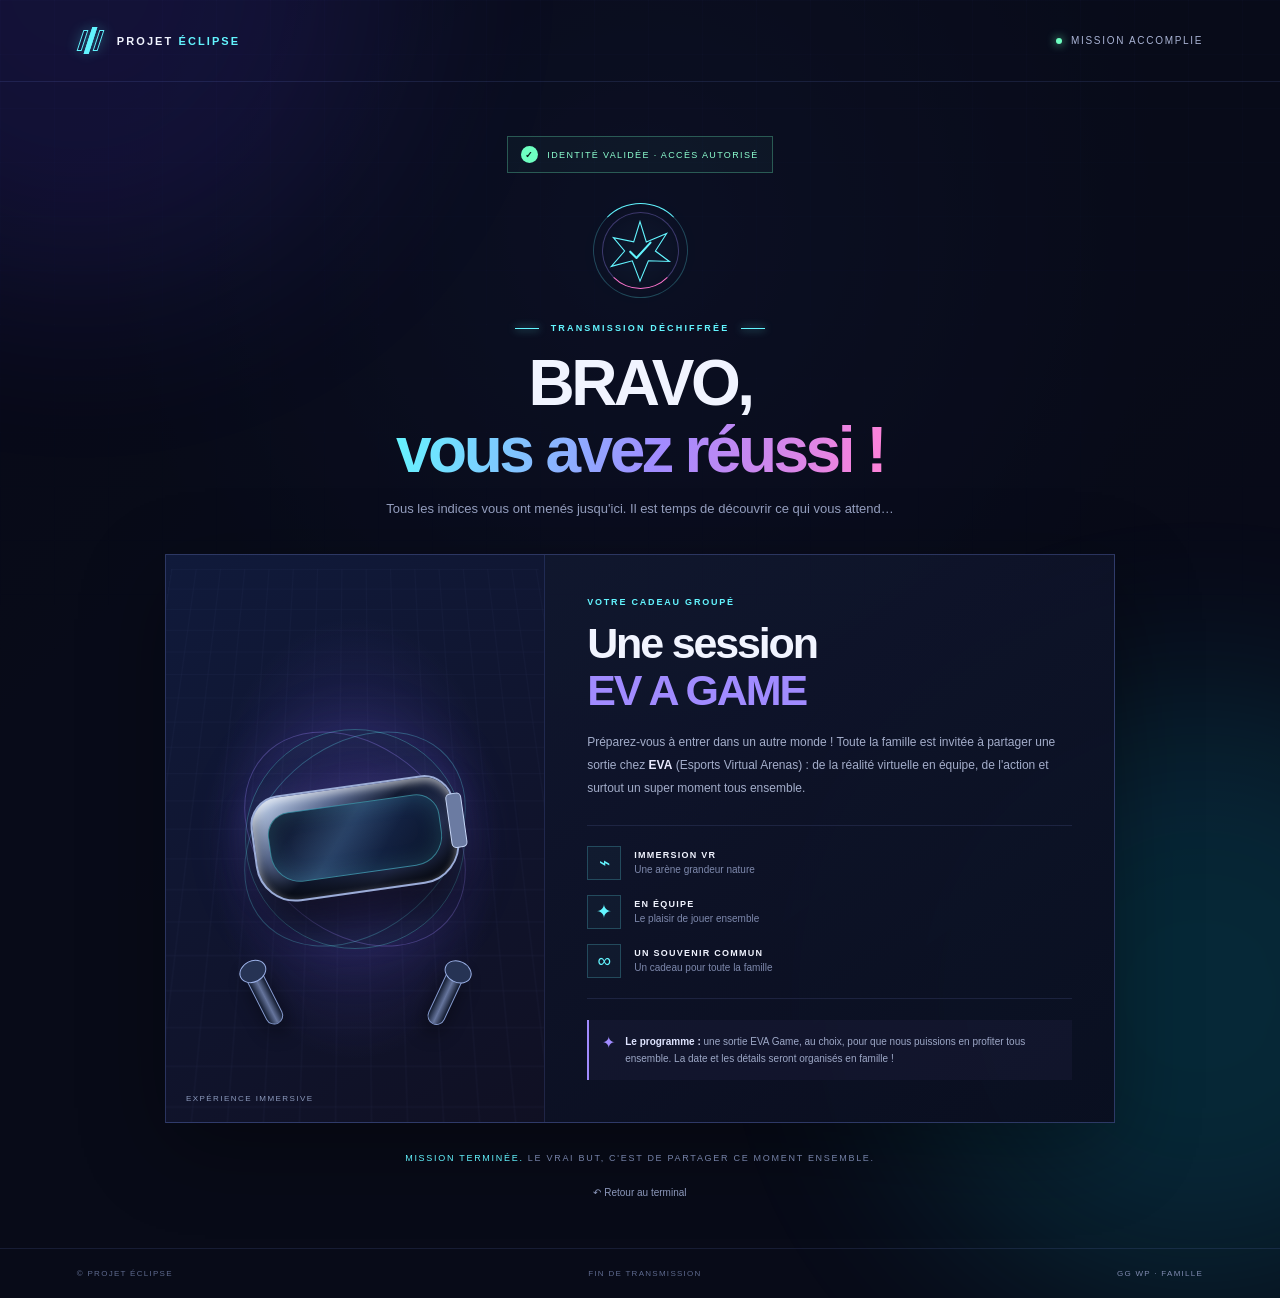
==== cadeau.html @ 893fe419 "Add files via upload" ====
<!doctype html>
<html lang="fr">
<head>
  <meta charset="utf-8">
  <meta name="viewport" content="width=device-width, initial-scale=1">
  <meta name="theme-color" content="#080b18">
  <title>Surprise déverrouillée — Projet Éclipse</title>
  <link rel="stylesheet" href="style.css">
</head>
<body class="gift-page">
  <div class="ambient ambient-one"></div><div class="ambient ambient-two"></div>
  <div class="grid-overlay"></div>
  <header class="topbar">
    <a class="brand" href="index.html"><span class="brand-mark"><span></span><span></span><span></span></span><span>PROJET <b>ÉCLIPSE</b></span></a>
    <div class="top-status"><i></i> MISSION ACCOMPLIE</div>
  </header>
  <main class="gift-shell">
    <div class="success-chip"><span>✓</span> IDENTITÉ VALIDÉE · ACCÈS AUTORISÉ</div>
    <div class="celebration-symbol" aria-hidden="true">
      <div class="celebration-ring ring-one"></div><div class="celebration-ring ring-two"></div>
      <svg viewBox="0 0 100 100" fill="none"><path d="M50 8 59 37 88 25 72 50 92 65 62 64 50 93 39 64 9 72 28 50 12 31 41 37Z" stroke="currentColor" stroke-width="1.6"/><path d="m36 51 9 9 20-22" stroke="currentColor" stroke-width="3" stroke-linecap="round" stroke-linejoin="round"/></svg>
    </div>
    <p class="eyebrow"><span class="eyebrow-line"></span> TRANSMISSION DÉCHIFFRÉE <span class="eyebrow-line"></span></p>
    <h1 class="gift-title">BRAVO,<br><span>vous avez réussi !</span></h1>
    <p class="gift-intro">Tous les indices vous ont menés jusqu'ici. Il est temps de découvrir ce qui vous attend…</p>
    <section class="prize-card">
      <div class="prize-image">
        <div class="prize-halo"></div>
        <div class="vr-visor"><div class="visor-glass"></div><div class="visor-side"></div></div>
        <div class="vr-controller controller-left"></div><div class="vr-controller controller-right"></div>
        <span class="image-tag">EXPÉRIENCE IMMERSIVE</span>
      </div>
      <div class="prize-content">
        <p class="prize-kicker">VOTRE CADEAU GROUPÉ</p>
        <h2>Une session<br><span>EV A GAME</span></h2>
        <p class="prize-description">Préparez-vous à entrer dans un autre monde ! Toute la famille est invitée à partager une sortie chez <strong>EVA</strong> (Esports Virtual Arenas) : de la réalité virtuelle en équipe, de l'action et surtout un super moment tous ensemble.</p>
        <div class="prize-features">
          <div><span class="feature-icon">⌁</span><span><b>IMMERSION VR</b><small>Une arène grandeur nature</small></span></div>
          <div><span class="feature-icon">✦</span><span><b>EN ÉQUIPE</b><small>Le plaisir de jouer ensemble</small></span></div>
          <div><span class="feature-icon">∞</span><span><b>UN SOUVENIR COMMUN</b><small>Un cadeau pour toute la famille</small></span></div>
        </div>
        <div class="gift-note"><span>✦</span><p><b>Le programme :</b> une sortie EVA Game, au choix, pour que nous puissions en profiter tous ensemble. La date et les détails seront organisés en famille !</p></div>
      </div>
    </section>
    <p class="closing-line">MISSION TERMINÉE. <span>LE VRAI BUT, C'EST DE PARTAGER CE MOMENT ENSEMBLE.</span></p>
    <a class="back-link" href="index.html">↶ Retour au terminal</a>
  </main>
  <footer class="footer"><span>© PROJET ÉCLIPSE</span><span>FIN DE TRANSMISSION</span><span class="footer-coordinates">GG WP · FAMILLE</span></footer>
  <div class="confetti-layer" id="confetti-layer" aria-hidden="true"></div>
  <script src="gift.js"></script>
</body>
</html>
---- style.css ----
:root {
  --bg: #080b18; --panel: rgba(15, 20, 40, .82); --line: rgba(126, 151, 255, .2);
  --text: #f1f4ff; --muted: #939dbd; --cyan: #63f5ff; --violet: #a18bff;
  --pink: #ff73ce; --font: Inter, "Segoe UI", Roboto, Helvetica, Arial, sans-serif;
}
* { box-sizing: border-box; }
html { min-height: 100%; }
body { margin: 0; min-height: 100vh; background: var(--bg); color: var(--text); font-family: var(--font); overflow-x: hidden; }
body::before { content:""; position:fixed; inset:0; pointer-events:none; opacity:.22; z-index:-1; background: radial-gradient(ellipse at 50% 25%, #1b2350 0%, transparent 58%), linear-gradient(135deg,#080b18,#0b1024 50%,#090b19); }
.ambient { position:fixed; width:38rem; height:38rem; border-radius:50%; filter:blur(100px); opacity:.14; pointer-events:none; z-index:-1; animation: float 14s ease-in-out infinite alternate; }
.ambient-one { background:#5c46ff; top:-20rem; left:-14rem; }
.ambient-two { background:#00d9f5; bottom:-25rem; right:-14rem; animation-delay:-5s; }
.grid-overlay { position:fixed; inset:0; z-index:-1; pointer-events:none; opacity:.16; background-image:linear-gradient(rgba(125,150,255,.12) 1px,transparent 1px),linear-gradient(90deg,rgba(125,150,255,.12) 1px,transparent 1px); background-size:54px 54px; mask-image:linear-gradient(to bottom,black,transparent 85%); }
.topbar { height:82px; padding:0 clamp(22px,6vw,90px); display:flex; align-items:center; justify-content:space-between; border-bottom:1px solid rgba(132,151,255,.13); position:relative; z-index:2; }
.brand { display:flex; align-items:center; gap:13px; color:var(--text); text-decoration:none; letter-spacing:.19em; font-size:11px; font-weight:600; }
.brand b { color:var(--cyan); font-weight:800; }
.brand-mark { width:27px; height:27px; display:flex; align-items:center; justify-content:center; gap:3px; transform:skew(-18deg); }
.brand-mark span { display:block; height:21px; width:5px; border:1px solid var(--cyan); box-shadow:0 0 12px #63f5ff55; }
.brand-mark span:nth-child(2) { height:27px; background:#63f5ff; }
.top-status { color:#a9b3d4; font-size:10px; letter-spacing:.17em; display:flex; align-items:center; gap:9px; }
.top-status i { width:6px; height:6px; background:#6effc1; border-radius:50%; box-shadow:0 0 10px #6effc1; }
.status-divider { color:#485276; }
.shell { width:min(1110px, calc(100% - 44px)); margin:0 auto; min-height:calc(100vh - 140px); display:grid; grid-template-columns:1.05fr .95fr; align-items:center; gap:clamp(36px,7vw,105px); padding:55px 0 70px; }
.intro { position:relative; padding-bottom:20px; }
.eyebrow { display:flex; align-items:center; gap:12px; color:var(--cyan); letter-spacing:.24em; font-size:9px; font-weight:700; }
.eyebrow-line { display:inline-block; width:24px; height:1px; background:var(--cyan); box-shadow:0 0 8px var(--cyan); }
h1 { font-size:clamp(42px,5.2vw,70px); line-height:1.04; letter-spacing:-.055em; margin:24px 0 22px; font-weight:760; }
h1 span, .gift-title span { color:transparent; background:linear-gradient(100deg,#65f5ff 0%,#a18bff 54%,#ff82d8 100%); background-clip:text; -webkit-background-clip:text; }
.intro-copy { color:var(--muted); font-size:14px; line-height:1.9; margin:0; }
.decorative-orbit { position:relative; height:180px; max-width:370px; margin-top:35px; }
.orbit { position:absolute; border:1px solid rgba(99,245,255,.2); border-radius:50%; left:50%; top:50%; transform:translate(-50%,-50%) rotate(-20deg); }
.orbit-a { width:220px; height:90px; }
.orbit-b { width:220px; height:90px; transform:translate(-50%,-50%) rotate(55deg); border-color:rgba(161,139,255,.3); }
.orbit-core { position:absolute; width:78px; height:78px; border:1px solid #63f5ff9c; border-radius:50%; left:50%; top:50%; transform:translate(-50%,-50%); display:grid; place-items:center; box-shadow:0 0 35px #63f5ff1c,inset 0 0 25px #63f5ff13; }
.core-inner { width:55px; height:55px; display:grid; place-items:center; border-radius:50%; background:linear-gradient(135deg,#63f5ff1b,#a18bff22); color:var(--cyan); font-size:25px; }
.orbit-dot { position:absolute; width:7px; height:7px; border-radius:50%; background:var(--cyan); box-shadow:0 0 12px var(--cyan); }
.dot-a { left:24%; top:33%; }.dot-b { right:22%; bottom:26%; background:var(--pink); box-shadow:0 0 12px var(--pink); }
.orbit-label { position:absolute; font-size:8px; color:#7685b0; letter-spacing:.18em; }
.label-a { left:0; top:24px; }.label-b { right:0; bottom:20px; }
.access-card { position:relative; padding:31px clamp(23px,3.3vw,42px) 24px; border:1px solid rgba(126,151,255,.26); background:linear-gradient(145deg,rgba(20,27,53,.88),rgba(10,14,31,.91)); box-shadow:0 25px 90px #0005, inset 0 1px 0 #ffffff08; backdrop-filter:blur(18px); }
.access-card::before,.access-card::after { content:""; position:absolute; width:34px; height:2px; background:var(--cyan); box-shadow:0 0 13px #63f5ff66; }
.access-card::before { top:-1px; left:25px; }.access-card::after { bottom:-1px; right:25px; }
.card-topline { display:flex; justify-content:space-between; color:#7582ab; font-size:8px; letter-spacing:.17em; padding-bottom:23px; border-bottom:1px solid rgba(126,151,255,.14); }
.card-id b { color:var(--cyan); font-size:8px; }
.lock-icon { width:53px; height:53px; border:1px solid #63f5ff50; display:grid; place-items:center; color:var(--cyan); margin:26px 0 17px; background:#63f5ff09; }
.lock-icon svg { width:32px; height:32px; }
.access-card h2 { margin:0; font-size:25px; letter-spacing:-.04em; }
.card-copy { color:var(--muted); font-size:12px; line-height:1.7; margin:10px 0 27px; }
#code-form label { display:block; color:#9eabcf; font-size:9px; font-weight:700; letter-spacing:.19em; margin-bottom:10px; }
.input-wrap { display:flex; align-items:center; border:1px solid rgba(126,151,255,.32); background:#080c1b; transition:border .2s,box-shadow .2s; }
.input-wrap:focus-within { border-color:var(--cyan); box-shadow:0 0 0 3px #63f5ff12,0 0 22px #63f5ff0d; }
.input-prefix { padding-left:15px; color:var(--cyan); font-size:14px; font-family:monospace; }
.input-wrap input { width:100%; min-width:0; border:0; outline:0; background:transparent; color:#f1f4ff; font:inherit; font-size:12px; padding:17px 12px; letter-spacing:.08em; }
.input-wrap input::placeholder { color:#535e80; letter-spacing:0; }
.reveal-toggle { color:#7380a8; border:0; background:none; cursor:pointer; padding:12px 15px; font-size:16px; }
.unlock-button { display:flex; justify-content:space-between; align-items:center; width:100%; margin-top:15px; padding:17px 18px; color:#07121b; background:linear-gradient(100deg,#63f5ff,#9beeff); border:0; cursor:pointer; font-size:10px; font-weight:900; letter-spacing:.19em; box-shadow:0 8px 25px #63f5ff1c; transition:transform .2s,filter .2s,box-shadow .2s; }
.unlock-button:hover { transform:translateY(-2px); filter:brightness(1.07); box-shadow:0 12px 30px #63f5ff30; }
.unlock-button:active { transform:translateY(0); }
.button-arrow { font-size:18px; }
.error-message { min-height:15px; margin:7px 0 0; color:#ff82b8; font-size:11px; }
.input-wrap.invalid { border-color:#ff5d98; animation:shake .3s; }
.card-foot { display:flex; align-items:center; justify-content:center; gap:8px; margin-top:19px; color:#697598; font-size:9px; }
.tiny-shield { color:var(--cyan); font-size:14px; }.foot-dot { color:#3f4b70; }
.footer { display:flex; align-items:center; justify-content:space-between; gap:15px; padding:20px clamp(22px,6vw,90px); border-top:1px solid rgba(132,151,255,.13); color:#5e6a8e; font-size:8px; letter-spacing:.16em; }
.footer-coordinates { color:#7f8ab0; }
.scanline { position:fixed; inset:0; pointer-events:none; z-index:5; opacity:.08; background:repeating-linear-gradient(to bottom,transparent 0,transparent 3px,#a7c8ff 4px); mix-blend-mode:screen; }
.gift-shell { width:min(950px,calc(100% - 38px)); margin:0 auto; padding:54px 0 40px; text-align:center; min-height:calc(100vh - 140px); }
.success-chip { display:inline-flex; align-items:center; gap:9px; padding:9px 13px; border:1px solid #6effc14a; background:#6effc10a; color:#8dffd0; font-size:9px; letter-spacing:.15em; }
.success-chip span { display:grid; place-items:center; width:17px; height:17px; border-radius:50%; color:#071b17; background:#6effc1; font-weight:900; }
.celebration-symbol { position:relative; width:95px; height:95px; margin:30px auto 25px; display:grid; place-items:center; color:var(--cyan); }
.celebration-symbol svg { width:70px; filter:drop-shadow(0 0 18px #63f5ff60); }
.celebration-ring { position:absolute; inset:0; border:1px solid #63f5ff40; border-radius:50%; }
.ring-one { animation:spin 16s linear infinite; border-top-color:var(--cyan); }.ring-two { inset:9px; border-color:#a18bff55; border-bottom-color:var(--pink); animation:spin 10s linear infinite reverse; }
.gift-shell .eyebrow { justify-content:center; }
.gift-title { font-size:clamp(38px,5.5vw,64px); margin:17px 0 14px; }
.gift-intro { color:var(--muted); font-size:13px; line-height:1.8; max-width:570px; margin:0 auto 34px; }
.prize-card { display:grid; grid-template-columns:.8fr 1.2fr; text-align:left; border:1px solid rgba(126,151,255,.28); background:linear-gradient(145deg,rgba(20,27,53,.9),rgba(10,14,31,.94)); box-shadow:0 25px 80px #0005; overflow:hidden; }
.prize-image { min-height:400px; position:relative; display:grid; place-items:center; overflow:hidden; background:radial-gradient(ellipse at 50% 50%,#493c9b77,transparent 55%),linear-gradient(145deg,#101a3b,#101023); border-right:1px solid #8e9eff20; }
.prize-image::before { content:""; position:absolute; inset:0; opacity:.25; background-image:linear-gradient(#8c9dff1b 1px,transparent 1px),linear-gradient(90deg,#8c9dff1b 1px,transparent 1px); background-size:25px 25px; transform:perspective(300px) rotateX(12deg) scale(1.2); }
.prize-halo { position:absolute; width:220px; height:220px; border:1px solid #63f5ff4a; border-radius:50%; box-shadow:0 0 60px #735dff2b,inset 0 0 55px #63f5ff0e; }
.prize-halo::before,.prize-halo::after { content:""; position:absolute; border:1px solid #a18bff50; border-radius:50%; inset:17px -15px; transform:rotate(42deg); }.prize-halo::after { transform:rotate(-42deg); border-color:#63f5ff45; }
.vr-visor { z-index:1; position:relative; width:205px; height:108px; border-radius:30px 30px 40px 40px; background:linear-gradient(145deg,#d6e7ff,#58688e 28%,#111a31 48%,#252f50 73%,#080d1b); transform:rotate(-8deg); box-shadow:inset 0 4px 8px #fff9,inset 0 -12px 16px #0009,0 25px 38px #0009,0 0 35px #8e81ff33; border:2px solid #9cadd7; }
.visor-glass { position:absolute; inset:16px 14px 17px; border-radius:23px 23px 30px 30px; background:linear-gradient(130deg,#10172b,#182b52 45%,#0a1226); border:1px solid #63f5ff75; box-shadow:inset 0 0 22px #63f5ff2c; overflow:hidden; }
.visor-glass::before { content:""; position:absolute; width:90px; height:160px; left:18px; top:-40px; transform:rotate(38deg); background:linear-gradient(90deg,transparent,#a3eaff20,transparent); }
.visor-side { position:absolute; width:16px; height:55px; right:-10px; top:20px; background:#6b7ba2; border:1px solid #c6d6f7; border-radius:5px; }
.vr-controller { z-index:2; position:absolute; width:18px; height:63px; bottom:95px; background:linear-gradient(90deg,#111a2e,#66759d,#10182b); border:1px solid #8499cc; border-radius:10px; box-shadow:0 8px 20px #0007; }
.vr-controller::before { content:""; position:absolute; width:26px; height:20px; left:-5px; top:-7px; border:1px solid #9bb1e7; border-radius:50%; background:#263354; }
.controller-left { left:calc(50% - 100px); transform:rotate(-27deg); }.controller-right { right:calc(50% - 100px); transform:rotate(25deg); }
.image-tag { position:absolute; bottom:19px; left:20px; color:#8c9abd; font-size:8px; letter-spacing:.18em; z-index:2; }
.prize-content { padding:clamp(24px,3.5vw,42px); }
.prize-kicker { color:var(--cyan); font-size:9px; letter-spacing:.2em; font-weight:800; margin:0 0 13px; }
.prize-content h2 { font-size:clamp(30px,4vw,43px); line-height:1.08; letter-spacing:-.05em; margin:0 0 18px; }
.prize-content h2 span { color:var(--violet); }
.prize-description { color:#a3adca; font-size:12px; line-height:1.9; margin:0 0 25px; }
.prize-description strong { color:#e9eaff; }
.prize-features { display:grid; gap:15px; padding:20px 0; border-top:1px solid #8e9eff20; border-bottom:1px solid #8e9eff20; }
.prize-features > div { display:flex; align-items:center; gap:13px; }
.feature-icon { display:grid; place-items:center; width:34px; height:34px; flex-shrink:0; border:1px solid #63f5ff38; color:var(--cyan); background:#63f5ff09; font-size:19px; }
.prize-features b,.prize-features small { display:block; }.prize-features b { font-size:9px; letter-spacing:.14em; }.prize-features small { margin-top:4px; color:#7e89ad; font-size:10px; }
.gift-note { display:flex; gap:10px; align-items:flex-start; margin-top:21px; padding:13px; background:#a18bff0b; border-left:2px solid var(--violet); }
.gift-note > span { color:var(--violet); }.gift-note p { margin:0; color:#9da8c7; font-size:10px; line-height:1.7; }.gift-note b { color:#dfe4ff; }
.closing-line { margin:30px 0 14px; color:var(--cyan); font-size:9px; letter-spacing:.19em; }.closing-line span { color:#7582a8; }
.back-link { display:inline-block; color:#8c98bb; text-decoration:none; font-size:10px; padding:10px; transition:color .2s; }.back-link:hover { color:var(--cyan); }
.confetti-layer { position:fixed; inset:0; pointer-events:none; overflow:hidden; z-index:10; }
.confetti { position:absolute; top:-15px; width:5px; height:10px; opacity:.8; animation:fall linear forwards; }
@keyframes float { to { transform:translate(45px,35px) scale(1.12); } }
@keyframes spin { to { transform:rotate(360deg); } }
@keyframes shake { 25%,75% { transform:translateX(-3px); } 50% { transform:translateX(3px); } }
@keyframes fall { to { transform:translateY(110vh) rotate(700deg); opacity:.2; } }
@media (max-width:760px) {
  .topbar { height:68px; padding:0 20px; }.top-status { font-size:8px; letter-spacing:.1em; }.brand { font-size:9px; letter-spacing:.12em; gap:8px; }
  .shell { grid-template-columns:1fr; gap:22px; padding:42px 0 45px; width:min(480px,calc(100% - 34px)); }
  .intro { text-align:center; }.intro .eyebrow { justify-content:center; }.intro h1 { margin-top:18px; }.intro-copy { font-size:12px; }.decorative-orbit { height:125px; margin:17px auto 0; max-width:300px; }.orbit-a,.orbit-b { width:170px; height:70px; }.orbit-core { width:62px; height:62px; }.core-inner { width:44px; height:44px; }.orbit-label { font-size:7px; }
  .access-card { padding:24px 22px 20px; }.lock-icon { margin-top:21px; }.footer { padding:17px 20px; flex-wrap:wrap; justify-content:center; font-size:7px; }.footer > span:nth-child(2) { display:none; }
  .gift-shell { padding-top:35px; }.gift-title { font-size:clamp(35px,9vw,52px); }.gift-intro { font-size:12px; margin-bottom:25px; }
  .prize-card { grid-template-columns:1fr; }.prize-image { min-height:275px; border-right:0; border-bottom:1px solid #8e9eff20; }.prize-halo { width:175px; height:175px; }.vr-visor { transform:scale(.82) rotate(-8deg); }.vr-controller { bottom:55px; }.prize-content { padding:25px 22px; }.closing-line { line-height:1.8; }.closing-line span { display:block; margin-top:4px; }
}
@media (prefers-reduced-motion: reduce) { *,*::before,*::after { animation-duration:.01ms!important; animation-iteration-count:1!important; scroll-behavior:auto!important; } }
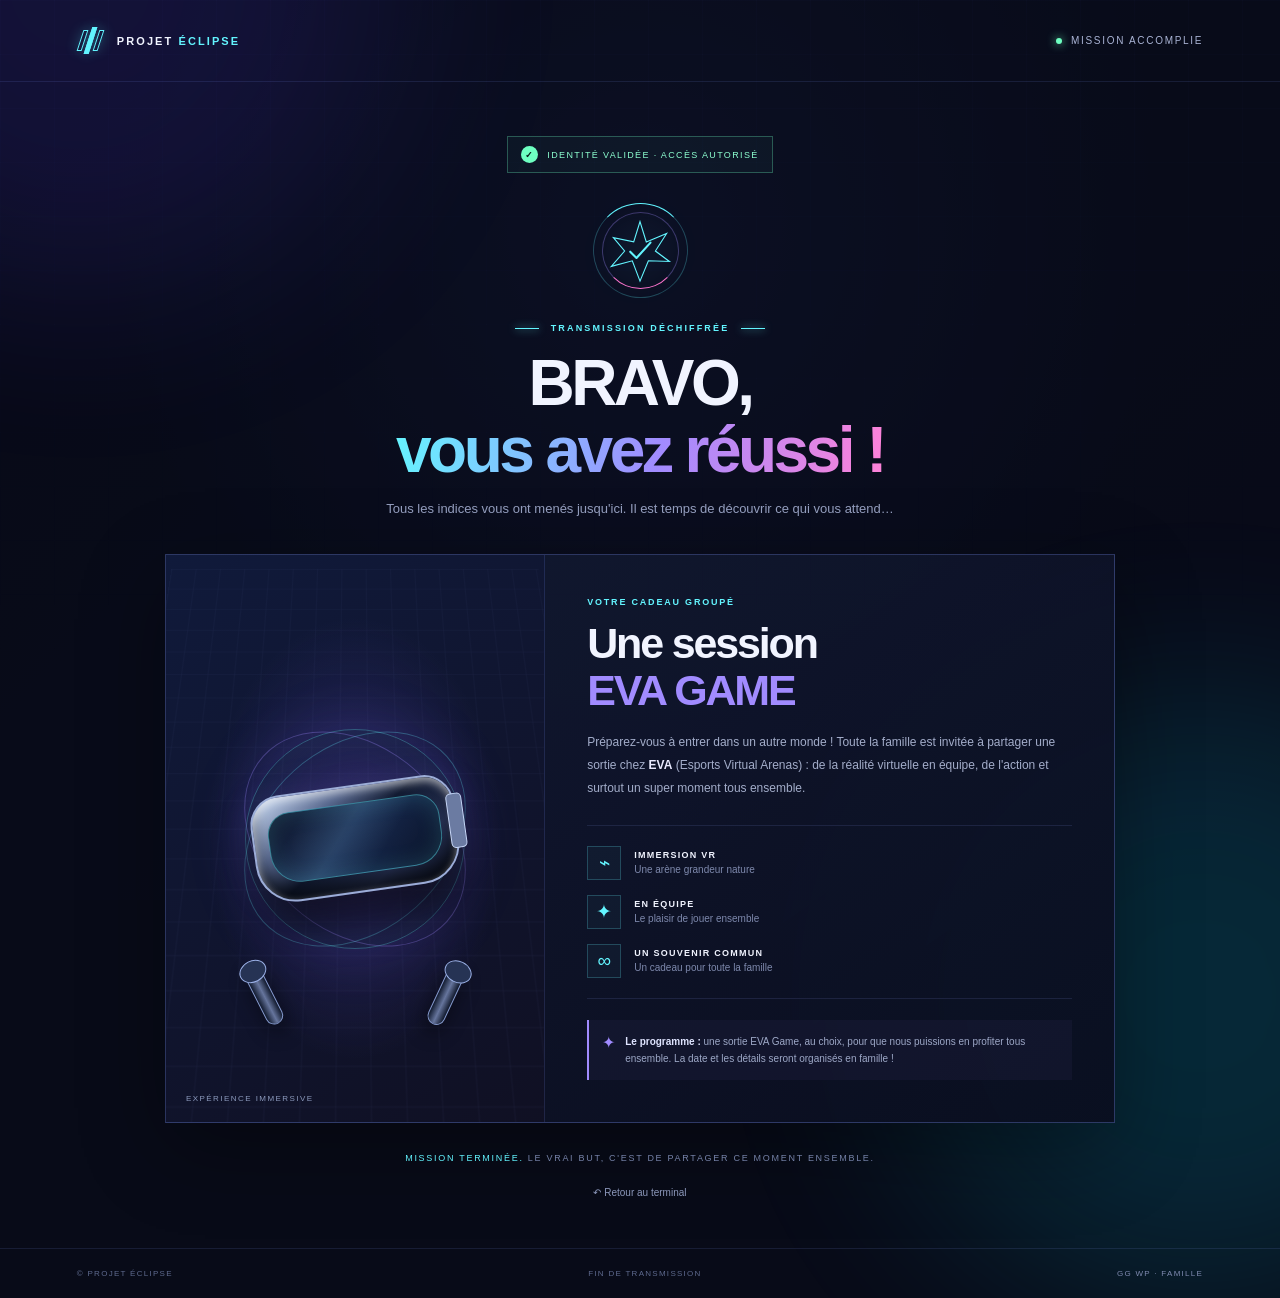
==== commit b771ec68: "Update cadeau.html" ====
--- a/cadeau.html
+++ b/cadeau.html
@@ -4,7 +4,7 @@
   <meta charset="utf-8">
   <meta name="viewport" content="width=device-width, initial-scale=1">
   <meta name="theme-color" content="#080b18">
-  <title>Surprise déverrouillée — Projet Éclipse</title>
+  <title>Surprise déverrouillée — Projet Zob</title>
   <link rel="stylesheet" href="style.css">
 </head>
 <body class="gift-page">
@@ -32,7 +32,7 @@
       </div>
       <div class="prize-content">
         <p class="prize-kicker">VOTRE CADEAU GROUPÉ</p>
-        <h2>Une session<br><span>EV A GAME</span></h2>
+        <h2>Une session<br><span>EVA GAME</span></h2>
         <p class="prize-description">Préparez-vous à entrer dans un autre monde ! Toute la famille est invitée à partager une sortie chez <strong>EVA</strong> (Esports Virtual Arenas) : de la réalité virtuelle en équipe, de l'action et surtout un super moment tous ensemble.</p>
         <div class="prize-features">
           <div><span class="feature-icon">⌁</span><span><b>IMMERSION VR</b><small>Une arène grandeur nature</small></span></div>
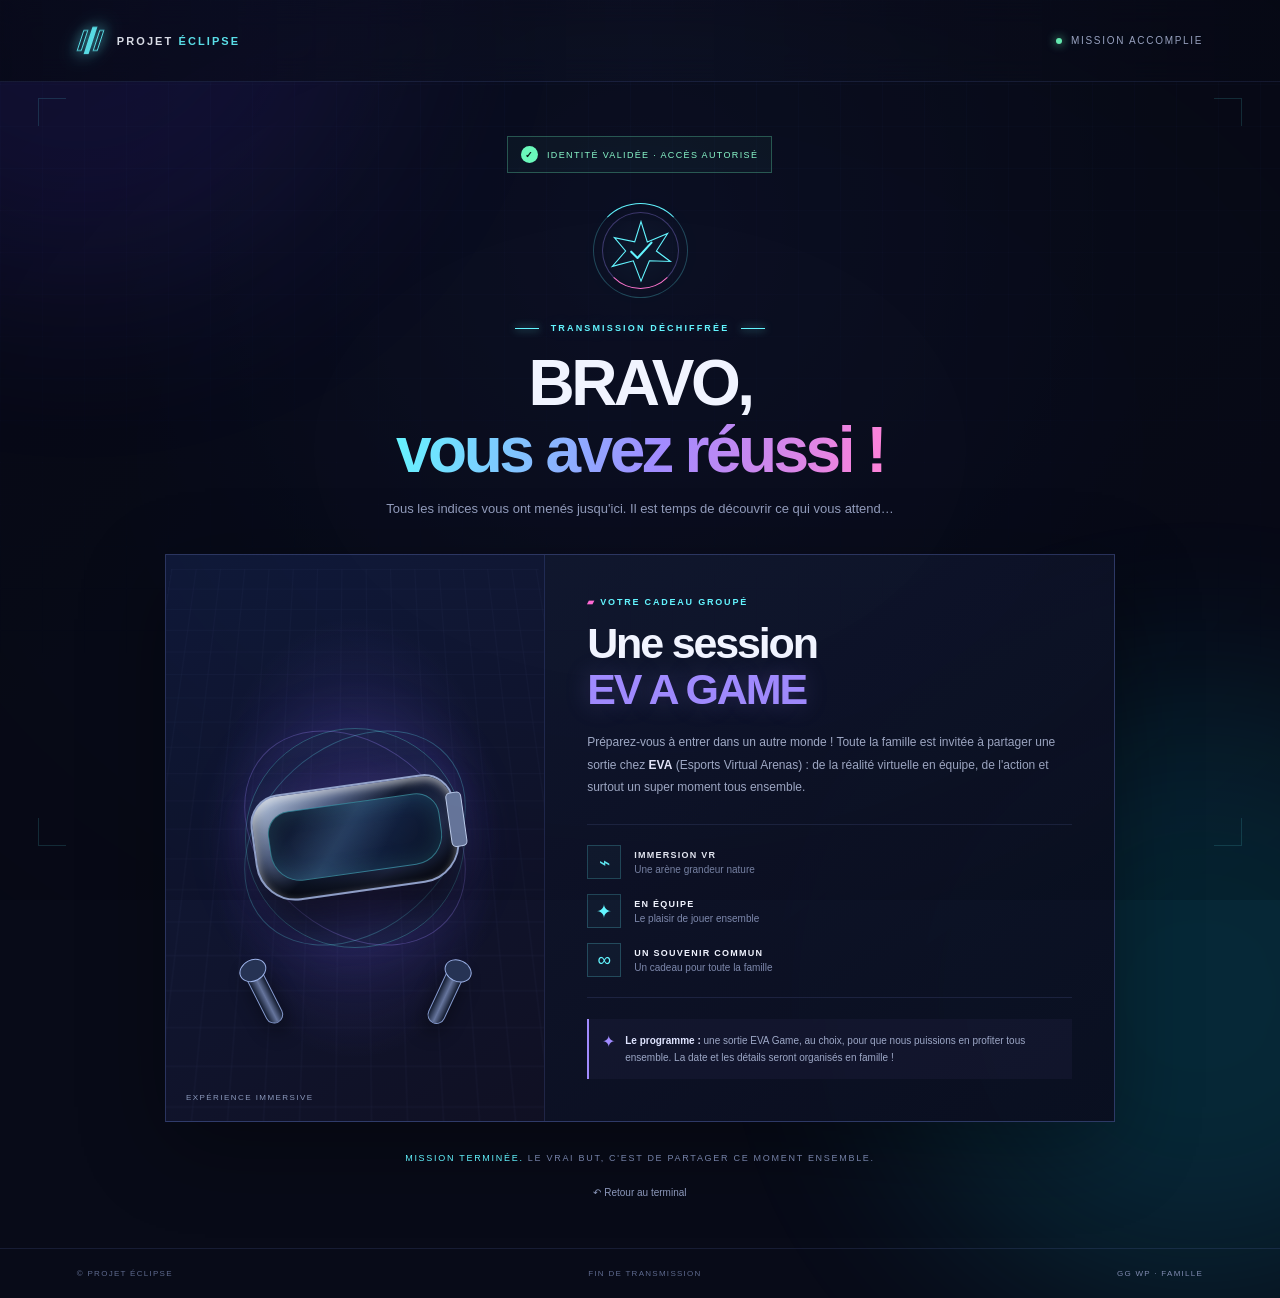
==== commit 2c70515d: "Add files via upload" ====
--- a/cadeau.html
+++ b/cadeau.html
@@ -4,16 +4,27 @@
   <meta charset="utf-8">
   <meta name="viewport" content="width=device-width, initial-scale=1">
   <meta name="theme-color" content="#080b18">
-  <title>Surprise déverrouillée — Projet Zob</title>
+  <title>Surprise déverrouillée — Projet Éclipse</title>
   <link rel="stylesheet" href="style.css">
 </head>
 <body class="gift-page">
+  <div class="loading-screen" id="gift-loading" aria-label="Décryptage du cadeau">
+    <div class="loader-inner">
+      <div class="loader-emblem"><span>✦</span></div>
+      <div class="loader-title">DÉCRYPTAGE DU CADEAU</div>
+      <div class="loader-subtitle">OUVERTURE DU COFFRE-FORT NUMÉRIQUE...</div>
+      <div class="loader-track"><div class="loader-progress"></div></div>
+      <div class="loader-percent">ACCESSING REWARD</div>
+    </div>
+  </div>
   <div class="ambient ambient-one"></div><div class="ambient ambient-two"></div>
   <div class="grid-overlay"></div>
   <header class="topbar">
     <a class="brand" href="index.html"><span class="brand-mark"><span></span><span></span><span></span></span><span>PROJET <b>ÉCLIPSE</b></span></a>
     <div class="top-status"><i></i> MISSION ACCOMPLIE</div>
   </header>
+  <span class="hud-corner hud-tl" aria-hidden="true"></span><span class="hud-corner hud-tr" aria-hidden="true"></span>
+  <span class="hud-corner hud-bl" aria-hidden="true"></span><span class="hud-corner hud-br" aria-hidden="true"></span>
   <main class="gift-shell">
     <div class="success-chip"><span>✓</span> IDENTITÉ VALIDÉE · ACCÈS AUTORISÉ</div>
     <div class="celebration-symbol" aria-hidden="true">
@@ -32,7 +43,7 @@
       </div>
       <div class="prize-content">
         <p class="prize-kicker">VOTRE CADEAU GROUPÉ</p>
-        <h2>Une session<br><span>EVA GAME</span></h2>
+        <h2>Une session<br><span>EV A GAME</span></h2>
         <p class="prize-description">Préparez-vous à entrer dans un autre monde ! Toute la famille est invitée à partager une sortie chez <strong>EVA</strong> (Esports Virtual Arenas) : de la réalité virtuelle en équipe, de l'action et surtout un super moment tous ensemble.</p>
         <div class="prize-features">
           <div><span class="feature-icon">⌁</span><span><b>IMMERSION VR</b><small>Une arène grandeur nature</small></span></div>
--- a/style.css
+++ b/style.css
@@ -116,3 +116,127 @@
   .prize-card { grid-template-columns:1fr; }.prize-image { min-height:275px; border-right:0; border-bottom:1px solid #8e9eff20; }.prize-halo { width:175px; height:175px; }.vr-visor { transform:scale(.82) rotate(-8deg); }.vr-controller { bottom:55px; }.prize-content { padding:25px 22px; }.closing-line { line-height:1.8; }.closing-line span { display:block; margin-top:4px; }
 }
 @media (prefers-reduced-motion: reduce) { *,*::before,*::after { animation-duration:.01ms!important; animation-iteration-count:1!important; scroll-behavior:auto!important; } }
+
+
+/* === ÉDITION CINÉMATIQUE SCI-FI === */
+:root { --electric:#6af7ff; --plasma:#9d7bff; --hotpink:#ff69d4; }
+body { isolation:isolate; }
+body::after {
+  content:""; position:fixed; inset:0; pointer-events:none; z-index:6; opacity:.13;
+  background:radial-gradient(ellipse at center,transparent 35%,#000 100%);
+}
+.grid-overlay { opacity:.22; background-size:42px 42px; animation:grid-drift 24s linear infinite; }
+.topbar { backdrop-filter:blur(14px); background:linear-gradient(90deg,#080b18c9,#10152a77,#080b18c9); }
+.brand-mark { filter:drop-shadow(0 0 8px #63f5ff66); }
+.brand-mark span:nth-child(2) { box-shadow:0 0 16px #63f5ff88; }
+.top-status { text-shadow:0 0 14px #63f5ff22; }
+.eyebrow { text-shadow:0 0 14px #63f5ff40; }
+.access-card { overflow:hidden; box-shadow:0 25px 90px #0007, inset 0 1px 0 #ffffff0c, 0 0 50px #6d70ff08; }
+.access-card::before,.access-card::after { width:62px; height:2px; }
+.access-card::before { animation:corner-pulse 3s ease-in-out infinite alternate; }
+.access-card::after { animation:corner-pulse 3s ease-in-out infinite alternate-reverse; }
+.access-card::marker { display:none; }
+.access-card::selection { background:#63f5ff55; }
+.lock-icon { position:relative; box-shadow:0 0 28px #63f5ff0b,inset 0 0 22px #63f5ff0a; }
+.lock-icon::after { content:""; position:absolute; inset:-7px; border:1px solid #63f5ff19; transform:rotate(45deg); }
+.input-wrap { position:relative; }
+.input-wrap::after { content:""; position:absolute; top:0; bottom:0; left:-30%; width:20%; pointer-events:none; background:linear-gradient(90deg,transparent,#63f5ff12,transparent); transform:skewX(-20deg); }
+.input-wrap:focus-within::after { animation:input-scan 1.2s ease-out; }
+.unlock-button { position:relative; overflow:hidden; }
+.unlock-button::before { content:""; position:absolute; top:-100%; left:-30%; width:20%; height:300%; background:#ffffff38; transform:rotate(25deg); transition:left .55s ease; }
+.unlock-button:hover::before { left:130%; }
+.unlock-button::after { content:""; position:absolute; inset:0; border:1px solid #ffffff50; opacity:0; transition:opacity .2s; }
+.unlock-button:hover::after { opacity:1; }
+.decorative-orbit { filter:drop-shadow(0 0 18px #63f5ff0c); }
+.orbit-a { animation:orbit-tilt 14s ease-in-out infinite alternate; }
+.orbit-b { animation:orbit-tilt 17s ease-in-out infinite alternate-reverse; }
+.orbit-dot { animation:dot-pulse 2s ease-in-out infinite alternate; }
+.scanline { opacity:.11; background:repeating-linear-gradient(to bottom,transparent 0,transparent 2px,#a7c8ff 3px); }
+.footer { position:relative; z-index:2; }
+
+/* Loading screen */
+.loading-screen { position:fixed; inset:0; z-index:1000; display:grid; place-items:center; background:#060815; opacity:1; visibility:visible; transition:opacity .45s ease,visibility .45s ease; }
+.loading-screen.is-hidden { opacity:0; visibility:hidden; pointer-events:none; }
+.loader-inner { width:min(330px,80vw); text-align:center; }
+.loader-emblem { width:72px; height:72px; margin:0 auto 25px; position:relative; display:grid; place-items:center; color:var(--cyan); font-size:28px; border:1px solid #63f5ff55; transform:rotate(45deg); box-shadow:0 0 35px #63f5ff18,inset 0 0 20px #63f5ff0c; }
+.loader-emblem span { transform:rotate(-45deg); }
+.loader-emblem::before,.loader-emblem::after { content:""; position:absolute; inset:-8px; border:1px solid #a18bff55; animation:spin 4s linear infinite; }
+.loader-emblem::after { inset:-15px; border-color:#63f5ff24; animation-direction:reverse; animation-duration:7s; }
+.loader-title { color:#dfe9ff; font-size:10px; letter-spacing:.32em; margin-bottom:9px; }
+.loader-subtitle { color:#65749b; font-size:9px; letter-spacing:.14em; }
+.loader-track { height:2px; margin-top:24px; background:#222945; overflow:hidden; }
+.loader-progress { width:35%; height:100%; background:linear-gradient(90deg,var(--cyan),var(--plasma),var(--hotpink)); box-shadow:0 0 14px var(--cyan); animation:loader-progress .95s ease-in-out forwards; }
+.loader-percent { color:var(--cyan); font:10px monospace; text-align:right; margin-top:9px; }
+
+/* Code success: short cinematic access sequence */
+.access-flash { position:fixed; inset:0; z-index:900; pointer-events:none; background:#d8ffff; animation:access-flash .55s ease-out forwards; }
+.access-flash::before { content:""; position:absolute; inset:0; background:repeating-linear-gradient(0deg,transparent 0 5px,#11152b20 6px 7px); }
+.access-flash::after { content:"ACCESS GRANTED  //  SIGNAL CONFIRMED"; position:absolute; left:50%; top:50%; transform:translate(-50%,-50%); color:#07121b; font:900 clamp(11px,2vw,18px) monospace; letter-spacing:.18em; white-space:nowrap; animation:grant-text .52s ease-out forwards; }
+body.transitioning { overflow:hidden; }
+body.transitioning .shell { animation:terminal-exit .68s cubic-bezier(.2,.8,.2,1) forwards; }
+body.transitioning .topbar,body.transitioning .footer { animation:fade-out .35s ease forwards; }
+
+/* Gift page cinematic arrival */
+.gift-page .gift-shell { position:relative; z-index:1; }
+.gift-page .gift-shell.reveal-ready .success-chip { animation:chip-appear .65s .05s both; }
+.gift-page .gift-shell.reveal-ready .celebration-symbol { animation:emblem-appear .85s .15s both; }
+.gift-page .gift-shell.reveal-ready > .eyebrow { animation:fade-rise .6s .3s both; }
+.gift-page .gift-shell.reveal-ready .gift-title { animation:title-appear .8s .35s both; }
+.gift-page .gift-shell.reveal-ready .gift-intro { animation:fade-rise .65s .55s both; }
+.gift-page .gift-shell.reveal-ready .prize-card { animation:prize-materialize 1.05s .68s cubic-bezier(.16,1,.3,1) both; }
+.gift-page .gift-shell.reveal-ready .closing-line { animation:fade-rise .7s 1.15s both; }
+.gift-page .gift-shell.reveal-ready .back-link { animation:fade-rise .7s 1.3s both; }
+.gift-page .prize-card { position:relative; }
+.gift-page .prize-card::before { content:""; position:absolute; z-index:4; inset:0; pointer-events:none; border:1px solid #63f5ff00; animation:prize-border 2.3s 1.4s ease-out both; }
+.gift-page .prize-image { isolation:isolate; }
+.gift-page .prize-image::after { content:""; position:absolute; z-index:1; inset:-30% -100%; background:linear-gradient(110deg,transparent 40%,#8bfaff15 48%,#ffffff23 50%,#a18bff15 52%,transparent 60%); transform:translateX(-70%) rotate(8deg); animation:prize-sweep 1.3s 1.45s ease-out forwards; pointer-events:none; }
+.gift-page .prize-halo { animation:halo-breathe 4s 1.2s ease-in-out infinite alternate; }
+.gift-page .vr-visor { animation:visor-float 5s 1.4s ease-in-out infinite; }
+.gift-page .vr-controller.controller-left { animation:controller-left 5s 1.4s ease-in-out infinite; }
+.gift-page .vr-controller.controller-right { animation:controller-right 5s 1.4s ease-in-out infinite; }
+.gift-page .celebration-symbol svg { animation:seal-glow 3s 1.1s ease-in-out infinite alternate; }
+.gift-page .prize-kicker::before { content:"▰ "; color:var(--hotpink); }
+.gift-page .prize-content h2 span { text-shadow:0 0 24px #a18bff40; }
+.gift-page .gift-note { animation:note-glow 4s 2s ease-in-out infinite alternate; }
+.gift-page .gift-note > span { animation:star-twinkle 2s 2s ease-in-out infinite; }
+.confetti { box-shadow:0 0 8px currentColor; }
+.confetti-glow { position:absolute; top:-10vh; width:2px; height:15vh; background:linear-gradient(transparent,#63f5ff,transparent); opacity:.65; animation:fall linear forwards; }
+.hud-corner { position:fixed; width:28px; height:28px; border-color:#63f5ff40; border-style:solid; z-index:2; pointer-events:none; opacity:.65; }
+.hud-tl { top:98px; left:clamp(12px,3vw,42px); border-width:1px 0 0 1px; }
+.hud-tr { top:98px; right:clamp(12px,3vw,42px); border-width:1px 1px 0 0; }
+.hud-bl { bottom:54px; left:clamp(12px,3vw,42px); border-width:0 0 1px 1px; }
+.hud-br { bottom:54px; right:clamp(12px,3vw,42px); border-width:0 1px 1px 0; }
+@keyframes grid-drift { to { background-position:42px 42px; } }
+@keyframes corner-pulse { from { opacity:.5; box-shadow:0 0 5px #63f5ff33; } to { opacity:1; box-shadow:0 0 16px #63f5ff99; } }
+@keyframes input-scan { from { left:-30%; } to { left:130%; } }
+@keyframes orbit-tilt { from { filter:brightness(.8); } to { filter:brightness(1.25); } }
+@keyframes dot-pulse { to { transform:scale(1.7); opacity:.55; } }
+@keyframes loader-progress { from { width:4%; } to { width:100%; } }
+@keyframes access-flash { 0% { opacity:0; } 18% { opacity:.9; } 100% { opacity:0; } }
+@keyframes grant-text { 0% { opacity:0; letter-spacing:.45em; } 25% { opacity:1; } 100% { opacity:0; letter-spacing:.18em; } }
+@keyframes terminal-exit { 0% { opacity:1; transform:scale(1); filter:blur(0); } 45% { opacity:1; transform:scale(1.025); filter:blur(0); } 100% { opacity:0; transform:scale(.96) translateY(-8px); filter:blur(8px); } }
+@keyframes fade-out { to { opacity:0; } }
+@keyframes chip-appear { from { opacity:0; transform:translateY(12px) scale(.92); filter:blur(5px); } to { opacity:1; transform:none; filter:blur(0); } }
+@keyframes emblem-appear { 0% { opacity:0; transform:scale(.3) rotate(-100deg); filter:blur(12px); } 70% { opacity:1; transform:scale(1.08) rotate(8deg); filter:blur(0); } 100% { transform:scale(1) rotate(0); } }
+@keyframes fade-rise { from { opacity:0; transform:translateY(18px); filter:blur(5px); } to { opacity:1; transform:translateY(0); filter:blur(0); } }
+@keyframes title-appear { 0% { opacity:0; transform:translateY(22px) scale(.96); filter:blur(9px); text-shadow:0 0 30px #63f5ff; } 100% { opacity:1; transform:none; filter:blur(0); text-shadow:none; } }
+@keyframes prize-materialize { 0% { opacity:0; transform:translateY(35px) scale(.96); filter:blur(12px) brightness(2); } 65% { opacity:1; filter:blur(0) brightness(1.3); } 100% { opacity:1; transform:none; filter:blur(0) brightness(1); } }
+@keyframes prize-border { 0% { border-color:#63f5ff00; box-shadow:inset 0 0 0 #63f5ff00; } 25% { border-color:#63f5ffcc; box-shadow:inset 0 0 50px #63f5ff15,0 0 35px #63f5ff16; } 100% { border-color:#63f5ff00; box-shadow:inset 0 0 0 #63f5ff00; } }
+@keyframes prize-sweep { 0% { transform:translateX(-75%) rotate(8deg); } 100% { transform:translateX(75%) rotate(8deg); } }
+@keyframes halo-breathe { from { transform:scale(.96); box-shadow:0 0 40px #735dff1b,inset 0 0 30px #63f5ff0b; } to { transform:scale(1.06); box-shadow:0 0 75px #735dff4a,inset 0 0 45px #63f5ff1a; } }
+@keyframes visor-float { 0%,100% { transform:translateY(0) rotate(-8deg); } 50% { transform:translateY(-9px) rotate(-5deg); } }
+@keyframes controller-left { 0%,100% { transform:translateY(0) rotate(-27deg); } 50% { transform:translateY(-5px) rotate(-22deg); } }
+@keyframes controller-right { 0%,100% { transform:translateY(0) rotate(25deg); } 50% { transform:translateY(-7px) rotate(30deg); } }
+@keyframes seal-glow { from { filter:drop-shadow(0 0 10px #63f5ff35); } to { filter:drop-shadow(0 0 24px #63f5ffb0); } }
+@keyframes note-glow { from { background:#a18bff08; } to { background:#a18bff17; } }
+@keyframes star-twinkle { 0%,100% { opacity:.6; transform:scale(.9); } 50% { opacity:1; transform:scale(1.25); } }
+@media (max-width:760px) {
+  .hud-corner { display:none; }
+  .loader-emblem { width:62px; height:62px; }
+  .gift-page .prize-image::after { animation-duration:.8s; }
+}
+@media (prefers-reduced-motion: reduce) {
+  .gift-page .gift-shell.reveal-ready *, .gift-page .prize-image::after, .gift-page .prize-card::before,
+  .gift-page .prize-halo, .gift-page .vr-visor, .gift-page .vr-controller, .gift-page .celebration-symbol svg,
+  .ambient,.grid-overlay,.orbit-a,.orbit-b,.orbit-dot { animation:none!important; }
+}
